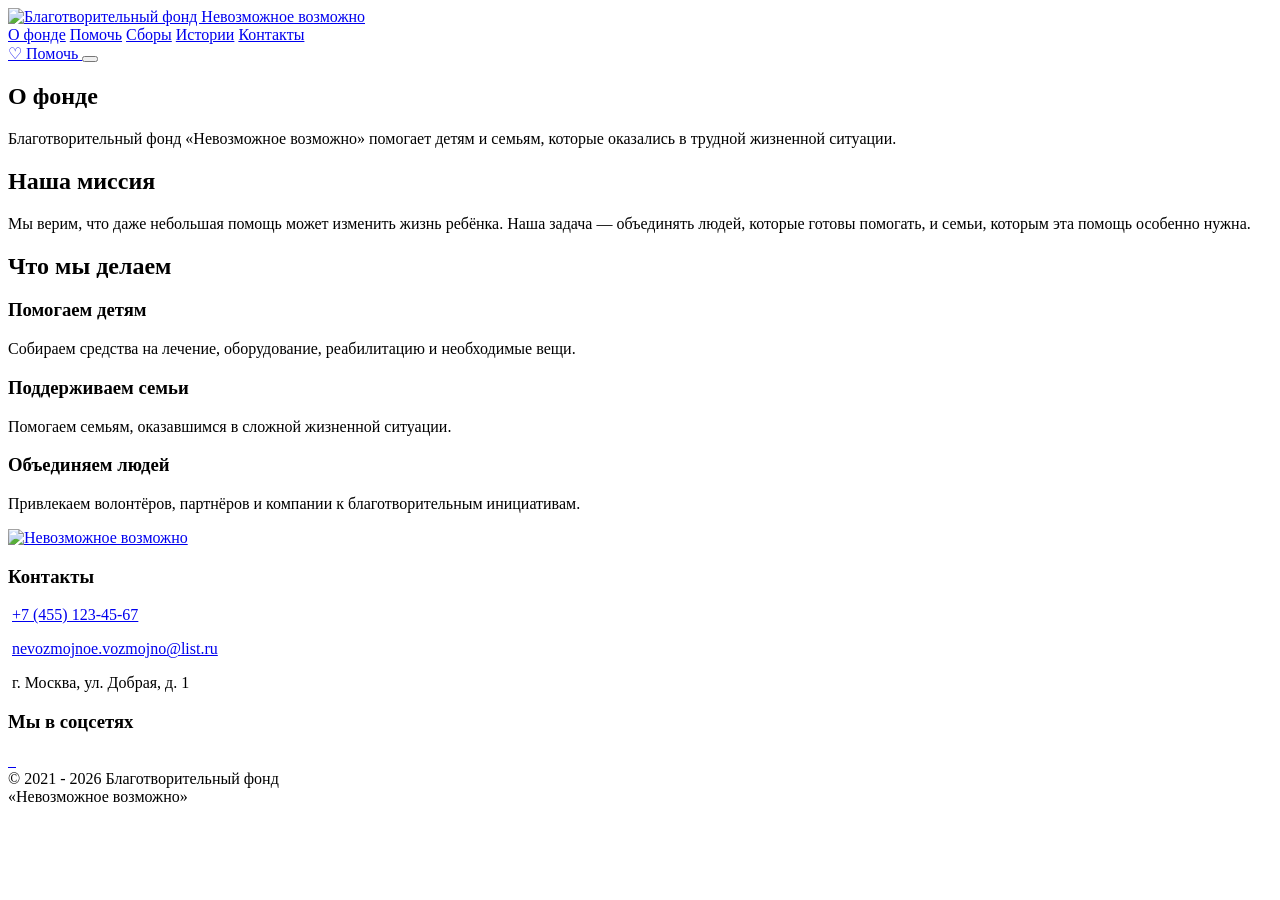
==== about.html @ 22ee06c3 "Add files via upload" ====
<!DOCTYPE html>
<html lang="ru">
<head>
  <meta charset="UTF-8" />
  <meta name="viewport" content="width=device-width, initial-scale=1.0" />

  <title>О фонде — Невозможное возможно</title>

  <link rel="stylesheet" href="css/style.css" />
</head>
<body class="inner-page">

  <header class="header">
    <div class="container header__inner">
      <a href="index.html" class="logo">
        <img src="images/logo.png" alt="Благотворительный фонд Невозможное возможно" />
      </a>

      <nav class="nav" id="nav">
        <a href="about.html">О фонде</a>
        <a href="help.html">Помочь</a>
        <a href="collections.html">Сборы</a>
        <a href="stories.html">Истории</a>
        <a href="contacts.html">Контакты</a>
      </nav>

      <a href="help.html" class="header-help">
        <span>♡</span>
        Помочь
      </a>

      <button class="burger" id="burger" aria-label="Открыть меню">
        <span></span>
        <span></span>
        <span></span>
      </button>
    </div>
  </header>

  <main>
    <section class="page-hero">
      <div class="container">
        <h1>О фонде</h1>
        <p>
          Благотворительный фонд «Невозможное возможно» помогает детям и семьям,
          которые оказались в трудной жизненной ситуации.
        </p>
      </div>
    </section>

    <section class="content-section">
      <div class="container">
        <h2>Наша миссия</h2>
        <p>
          Мы верим, что даже небольшая помощь может изменить жизнь ребёнка.
          Наша задача — объединять людей, которые готовы помогать, и семьи,
          которым эта помощь особенно нужна.
        </p>
      </div>
    </section>

    <section class="content-section">
      <div class="container">
        <h2>Что мы делаем</h2>

        <div class="cards-grid">
          <div class="info-card">
            <h3>Помогаем детям</h3>
            <p>Собираем средства на лечение, оборудование, реабилитацию и необходимые вещи.</p>
          </div>

          <div class="info-card">
            <h3>Поддерживаем семьи</h3>
            <p>Помогаем семьям, оказавшимся в сложной жизненной ситуации.</p>
          </div>

          <div class="info-card">
            <h3>Объединяем людей</h3>
            <p>Привлекаем волонтёров, партнёров и компании к благотворительным инициативам.</p>
          </div>
        </div>
      </div>
    </section>
  </main>

  <footer class="footer">
    <div class="container">
      <div class="footer__top">
        <a href="index.html" class="footer__logo">
          <img src="images/logo.png" alt="Невозможное возможно" />
        </a>

        <div class="footer__contacts">
  <h3>Контакты</h3>

  <p class="footer-contact">
    <span class="footer-contact__icon">
      <img src="images/icons/phone.png" alt="" />
    </span>

    <a href="tel:+74551234567">+7 (455) 123-45-67</a>
  </p>

  <p class="footer-contact">
    <span class="footer-contact__icon">
      <img src="images/icons/mail.png" alt="" />
    </span>

    <a href="mailto:nevozmojnoe.vozmojno@list.ru">
      nevozmojnoe.vozmojno@list.ru
    </a>
  </p>

  <p class="footer-contact">
    <span class="footer-contact__icon">
      <img src="images/icons/location.png" alt="" />
    </span>

    <span>г. Москва, ул. Добрая, д. 1</span>
  </p>
</div>

<div class="footer__social">
  <h3>Мы в соцсетях</h3>

  <div class="socials">
    <a href="#" aria-label="ВКонтакте">
      <img src="images/icons/vk.png" alt="" />
    </a>

    <a href="#" aria-label="Telegram">
      <img src="images/icons/tg.png" alt="" />
    </a>

    <a href="#" aria-label="Одноклассники">
      <img src="images/icons/ok.png" alt="" />
    </a>
  </div>
</div>

      <div class="footer__bottom">
        <span>© 2021 - 2026</span>
        <span>Благотворительный фонд<br />«Невозможное возможно»</span>
      </div>
    </div>
  </footer>

  <script src="js/main.js"></script>
</body>
</html>
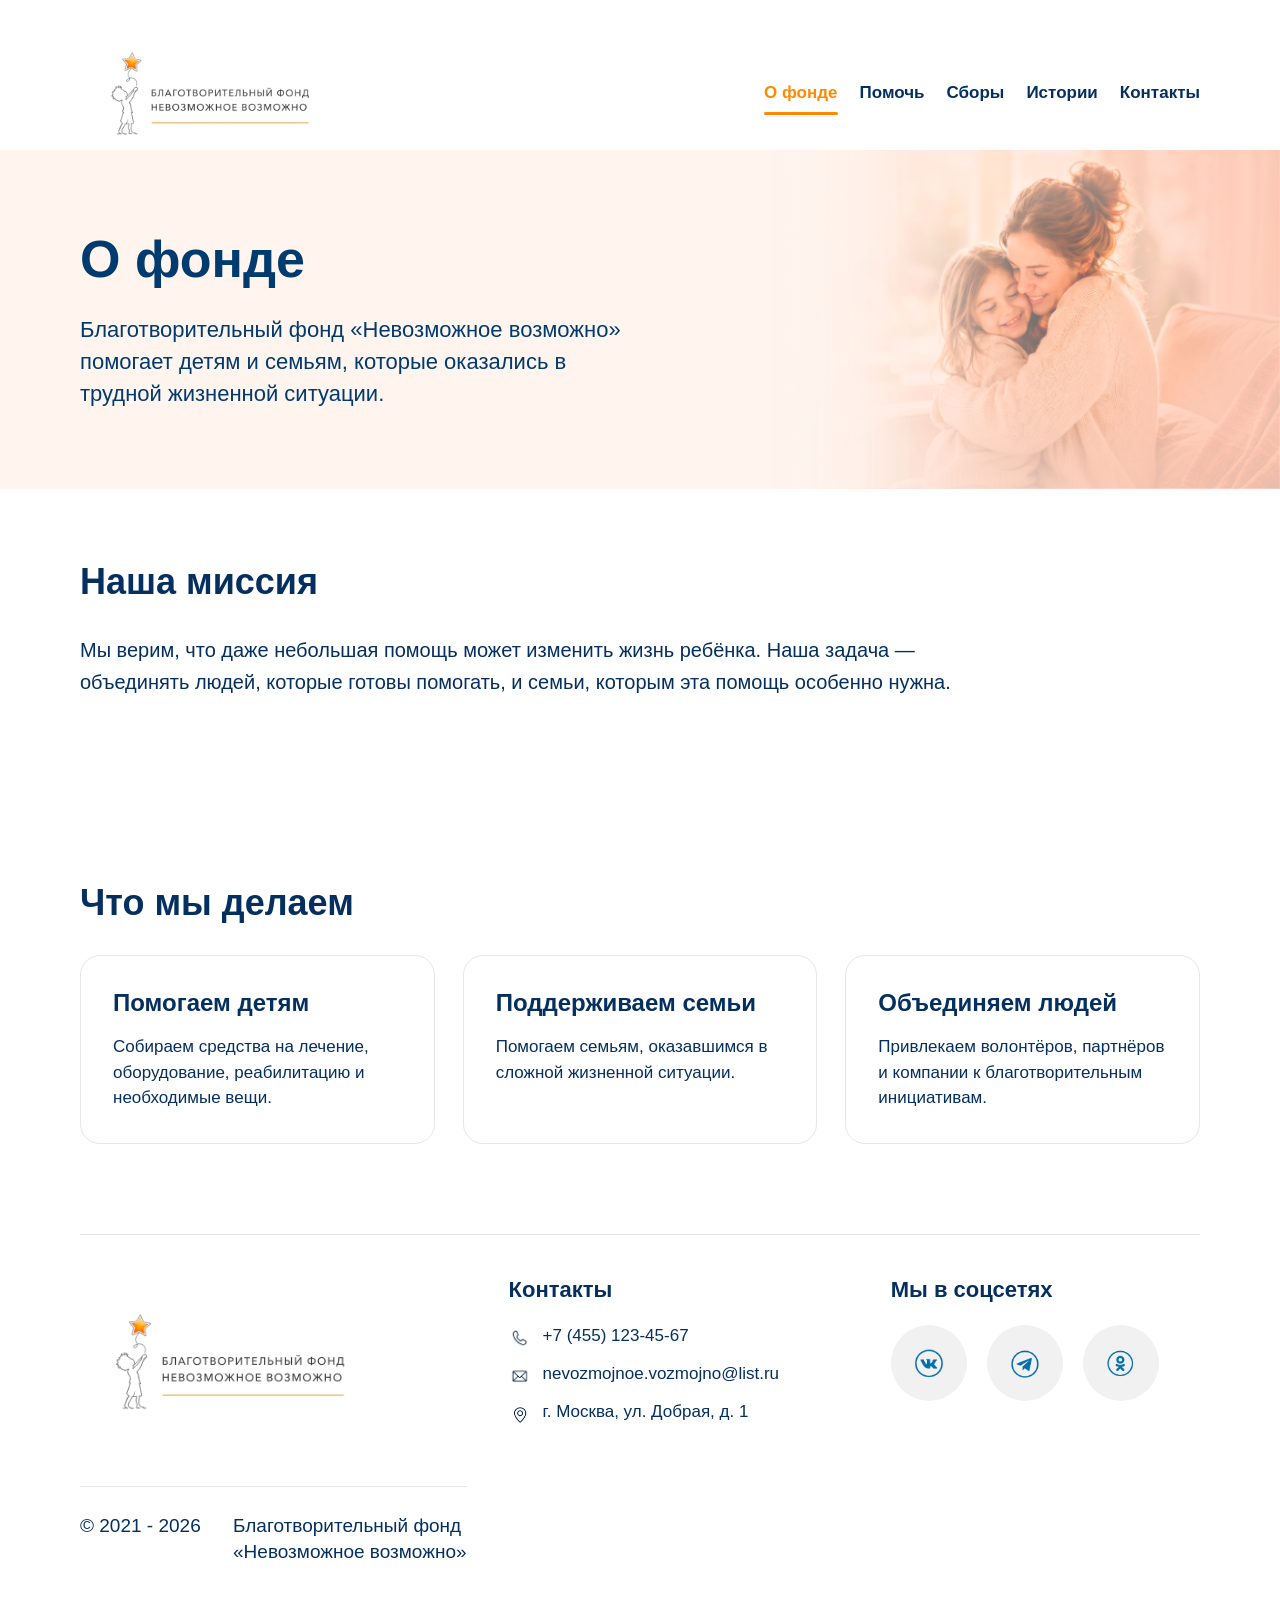
==== commit 30e63fd4: "Update about.html" ====
--- a/about.html
+++ b/about.html
@@ -8,7 +8,8 @@
 
   <link rel="stylesheet" href="css/style.css" />
 </head>
-<body class="inner-page">
+
+<body class="about-page">
 
   <header class="header">
     <div class="container header__inner">
@@ -37,8 +38,30 @@
     </div>
   </header>
 
-  <main>
+  <main class="page-main">
     <section class="page-hero">
+      <div class="hero__bg hero-carousel" data-hero-carousel aria-hidden="true">
+  <div class="hero-carousel__slide is-active">
+    <img src="images/hero-mother.png" alt="" />
+  </div>
+
+  <div class="hero-carousel__slide">
+    <img src="images/daniil.jpg" alt="" />
+  </div>
+
+<div class="hero-carousel__slide">
+    <img src="images/carousele.jpg" alt="" />
+  </div>
+
+<div class="hero-carousel__slide">
+    <img src="images/o4ki.jpg" alt="" />
+  </div>
+
+  <div class="hero-carousel__slide">
+    <img src="images/egor.jpg" alt="" />
+  </div>
+</div>
+        
       <div class="container">
         <h1>О фонде</h1>
         <p>
@@ -147,4 +170,4 @@
 
   <script src="js/main.js"></script>
 </body>
-</html>+</html>
--- a/css/style.css
+++ b/css/style.css
@@ -0,0 +1,2230 @@
+:root {
+  --blue: #052f5f;
+  --orange: #ff8a00;
+  --orange-hover: #ef7f00;
+  --peach: #fff1e8;
+  --peach-2: #fff6f0;
+  --white: #ffffff;
+  --gray: #e7e7e7;
+  --text: #052f5f;
+
+  --container: 1120px;
+  --radius: 24px;
+
+  --transition-main: 0.25s ease;
+  --transition-smooth: 0.45s cubic-bezier(0.22, 1, 0.36, 1);
+}
+
+/* Base */
+
+*,
+*::before,
+*::after {
+  box-sizing: border-box;
+}
+
+html {
+  scroll-behavior: smooth;
+}
+
+body {
+  margin: 0;
+  color: var(--text);
+  background: var(--white);
+  font-family: Arial, Helvetica, sans-serif;
+}
+
+body.no-scroll {
+  overflow: hidden;
+}
+
+a {
+  color: inherit;
+  text-decoration: none;
+}
+
+img {
+  display: block;
+  max-width: 100%;
+}
+
+button,
+input,
+textarea,
+select {
+  font: inherit;
+}
+
+button {
+  color: inherit;
+}
+
+a,
+button,
+input,
+textarea,
+select {
+  -webkit-tap-highlight-color: transparent;
+}
+
+:focus {
+  outline: none;
+}
+
+:focus-visible {
+  outline: 3px solid rgba(255, 138, 0, 0.55);
+  outline-offset: 4px;
+}
+
+.container {
+  width: min(100% - 48px, var(--container));
+  margin: 0 auto;
+}
+
+/* Header */
+
+.header {
+  position: absolute;
+  inset: 0 0 auto;
+  z-index: 50;
+  padding: 34px 0 0;
+}
+
+.header__inner {
+  display: flex;
+  align-items: center;
+  justify-content: space-between;
+  gap: 28px;
+}
+
+.logo {
+  display: inline-flex;
+  width: 260px;
+  flex: 0 0 auto;
+}
+
+.logo img {
+  width: 100%;
+}
+
+.nav {
+  display: flex;
+  align-items: center;
+  gap: 22px;
+  font-size: 17px;
+  font-weight: 700;
+}
+
+.nav a {
+  position: relative;
+  padding: 4px 0;
+  white-space: nowrap;
+  transition: color var(--transition-main);
+}
+
+.nav a:hover,
+.nav a.is-active {
+  color: var(--orange);
+}
+
+.nav a::after {
+  content: "";
+  position: absolute;
+  left: 0;
+  bottom: -8px;
+  width: 0;
+  height: 3px;
+  border-radius: 999px;
+  background: var(--orange);
+  transition: width var(--transition-main);
+}
+
+.nav a:hover::after,
+.nav a.is-active::after {
+  width: 100%;
+}
+
+.header-help {
+  display: inline-flex;
+  align-items: center;
+  justify-content: center;
+  gap: 10px;
+  min-width: 170px;
+  min-height: 58px;
+  padding: 14px 24px;
+  border-radius: 999px;
+  background: var(--orange);
+  color: #ffffff;
+  font-size: 18px;
+  font-weight: 700;
+  transition:
+    transform var(--transition-main),
+    box-shadow var(--transition-main),
+    background-color var(--transition-main);
+}
+
+.header-help:hover {
+  background: var(--orange-hover);
+  box-shadow: 0 14px 30px rgba(255, 138, 0, 0.28);
+  transform: translateY(-2px);
+}
+
+.header-help:active {
+  transform: translateY(0);
+}
+
+.header-help__icon {
+  display: inline-flex;
+  align-items: center;
+  justify-content: center;
+}
+
+.burger {
+  display: none;
+  width: 62px;
+  padding: 0;
+  border: 0;
+  background: transparent;
+  cursor: pointer;
+}
+
+.burger span {
+  display: block;
+  width: 100%;
+  height: 5px;
+  margin: 9px 0;
+  border-radius: 999px;
+  background: var(--blue);
+  transition:
+    transform var(--transition-main),
+    opacity var(--transition-main);
+}
+
+.burger.is-active span:nth-child(1) {
+  transform: translateY(14px) rotate(45deg);
+}
+
+.burger.is-active span:nth-child(2) {
+  opacity: 0;
+}
+
+.burger.is-active span:nth-child(3) {
+  transform: translateY(-14px) rotate(-45deg);
+}
+
+/* Hero */
+
+.hero {
+  position: relative;
+  min-height: 760px;
+  padding-top: 160px;
+  overflow: hidden;
+  background:
+    radial-gradient(circle at 94% 58%, rgba(255, 138, 0, 0.11), transparent 20%),
+    linear-gradient(90deg, #ffffff 0%, #ffffff 42%, #fff7f2 100%);
+}
+
+.hero::after {
+  content: "";
+  position: absolute;
+  right: -120px;
+  bottom: 40px;
+  width: 360px;
+  height: 360px;
+  border-radius: 50%;
+  background: rgba(255, 138, 0, 0.08);
+  pointer-events: none;
+}
+
+.hero__bg {
+  --hero-bg-opacity: 1;
+
+  position: absolute;
+  top: 0;
+  right: 0;
+  bottom: 0;
+  z-index: 1;
+  width: 62%;
+  overflow: hidden;
+  border-bottom-left-radius: 120px;
+  pointer-events: none;
+
+  opacity: 0;
+  transform: scale(1.035);
+  animation: heroBgFade 1.1s ease forwards;
+  animation-delay: 0.12s;
+  will-change: opacity, transform;
+
+  -webkit-mask-image: linear-gradient(
+    to right,
+    transparent 0%,
+    #000000 14%,
+    #000000 100%
+  );
+  mask-image: linear-gradient(
+    to right,
+    transparent 0%,
+    #000000 14%,
+    #000000 100%
+  );
+}
+
+.hero-carousel__slide img {
+  width: 100%;
+  height: 100%;
+  object-fit: cover;
+  object-position: center right;
+}
+
+.hero__bg::after {
+  content: "";
+  position: absolute;
+  inset: 0;
+  z-index: 5;
+  pointer-events: none;
+  background:
+    linear-gradient(
+      to right,
+      #ffffff 0%,
+      rgba(255, 255, 255, 0.82) 16%,
+      rgba(255, 255, 255, 0.18) 42%,
+      rgba(255, 255, 255, 0) 70%
+    ),
+    linear-gradient(
+      to bottom,
+      rgba(255, 255, 255, 0) 65%,
+      rgba(255, 255, 255, 0.85) 100%
+    );
+}
+
+.hero__inner {
+  position: relative;
+  z-index: 2;
+  display: flex;
+  align-items: center;
+  min-height: 600px;
+}
+
+.hero__content {
+  position: relative;
+  z-index: 3;
+  max-width: 620px;
+}
+
+.hero h1 {
+  max-width: 620px;
+  margin: 0 0 38px;
+  color: var(--blue);
+  font-size: 52px;
+  line-height: 1.18;
+  letter-spacing: -0.02em;
+}
+
+.hero p {
+  max-width: 520px;
+  margin: 0 0 52px;
+  color: var(--blue);
+  font-size: 26px;
+  line-height: 1.24;
+}
+
+.hero p strong {
+  font-weight: 800;
+}
+
+.hero__buttons {
+  display: flex;
+  flex-wrap: wrap;
+  gap: 28px;
+}
+
+.hero-carousel {
+  position: absolute;
+}
+
+.hero-carousel__slide {
+  position: absolute;
+  inset: 0;
+  z-index: 1;
+  opacity: 0;
+  transform: scale(1.04);
+  transition:
+    opacity 1.1s ease,
+    transform 5.5s ease;
+}
+
+.hero-carousel__slide.is-active {
+  z-index: 2;
+  opacity: 1;
+  transform: scale(1);
+}
+
+.hero-carousel__slide img {
+  width: 100%;
+  height: 100%;
+  object-fit: cover;
+  object-position: center right;
+}
+
+/* Buttons */
+
+.btn {
+  display: inline-flex;
+  align-items: center;
+  justify-content: center;
+  min-width: 236px;
+  min-height: 80px;
+  padding: 20px 34px;
+  border-radius: 999px;
+  font-size: 21px;
+  font-weight: 700;
+  transition:
+    transform var(--transition-main),
+    box-shadow var(--transition-main),
+    background-color var(--transition-main),
+    color var(--transition-main),
+    border-color var(--transition-main);
+}
+
+.btn:hover {
+  transform: translateY(-2px);
+}
+
+.btn:active {
+  transform: translateY(0);
+}
+
+.btn--orange {
+  color: #ffffff;
+  background: var(--orange);
+}
+
+.btn--orange:hover {
+  background: var(--orange-hover);
+  box-shadow: 0 14px 30px rgba(255, 138, 0, 0.28);
+}
+
+.btn--outline {
+  color: var(--blue);
+  border: 1.5px solid var(--blue);
+  background: rgba(255, 255, 255, 0.55);
+}
+
+.btn--outline:hover {
+  color: #ffffff;
+  background: var(--blue);
+  box-shadow: 0 12px 26px rgba(5, 47, 95, 0.12);
+}
+
+/* Help panel */
+
+.help-panel {
+  position: relative;
+  z-index: 5;
+  margin-top: -8px;
+  padding-bottom: 72px;
+}
+
+.help-panel::before {
+  content: "";
+  position: absolute;
+  top: -24px;
+  left: 0;
+  right: 0;
+  height: 48px;
+  border-radius: 24px 24px 0 0;
+  background: #ffffff;
+}
+
+.help-panel__inner {
+  position: relative;
+  z-index: 2;
+  display: grid;
+  grid-template-columns: 1.2fr repeat(4, 1fr);
+  align-items: center;
+  gap: 28px;
+  min-height: 166px;
+  padding: 28px 46px;
+  border-radius: 20px;
+  background: var(--peach);
+  box-shadow: 0 18px 45px rgba(5, 47, 95, 0.06);
+}
+
+.help-panel h2 {
+  margin: 0;
+  font-size: 28px;
+  line-height: 1.38;
+  font-weight: 800;
+}
+
+.help-card {
+  display: grid;
+  justify-items: center;
+  align-items: center;
+  gap: 12px;
+  min-height: 110px;
+  padding: 12px;
+  border-radius: 18px;
+  text-align: center;
+  font-size: 16px;
+  transition:
+    transform var(--transition-smooth),
+    background-color var(--transition-main),
+    box-shadow var(--transition-smooth);
+}
+
+.help-card:hover {
+  background: rgba(255, 255, 255, 0.58);
+  transform: translateY(-5px);
+}
+
+.help-card__icon {
+  display: flex;
+  align-items: center;
+  justify-content: center;
+  width: 68px;
+  height: 68px;
+  border-radius: 50%;
+  background: #fff7ee;
+  box-shadow: 0 8px 25px rgba(255, 138, 0, 0.13);
+  overflow: hidden;
+}
+
+.help-card__icon img {
+  width: 36px;
+  height: 36px;
+  object-fit: contain;
+}
+
+/* Preview */
+
+.preview {
+  padding-bottom: 78px;
+}
+
+.preview__grid {
+  display: grid;
+  grid-template-columns: 1fr 1fr;
+  gap: 54px;
+}
+
+.section-heading {
+  display: flex;
+  align-items: center;
+  justify-content: space-between;
+  gap: 24px;
+  margin-bottom: 34px;
+}
+
+.section-heading h2 {
+  margin: 0;
+  font-size: 27px;
+  line-height: 1.2;
+}
+
+.section-heading a {
+  color: var(--orange);
+  font-size: 17px;
+  transition: color var(--transition-main);
+}
+
+.section-heading a:hover {
+  color: var(--orange-hover);
+}
+
+.collection-card,
+.story-card,
+.collection-full-card,
+.story-full-card {
+  overflow: hidden;
+  border: 1px solid var(--gray);
+  background: #ffffff;
+  transition:
+    transform var(--transition-smooth),
+    box-shadow var(--transition-smooth),
+    border-color var(--transition-main);
+}
+
+.collection-card,
+.story-card {
+  display: grid;
+  grid-template-columns: 142px 1fr;
+  min-height: 232px;
+  border-radius: 14px;
+}
+
+.collection-card:hover,
+.story-card:hover,
+.collection-full-card:hover,
+.story-full-card:hover {
+  border-color: rgba(255, 138, 0, 0.45);
+  box-shadow: 0 18px 45px rgba(5, 47, 95, 0.08);
+  transform: translateY(-5px);
+}
+
+.collection-card img,
+.story-card img,
+.collection-full-card img,
+.story-full-card img {
+  width: 100%;
+  height: 100%;
+  object-fit: cover;
+  transition: transform 0.65s cubic-bezier(0.22, 1, 0.36, 1);
+}
+
+.collection-card:hover img,
+.story-card:hover img,
+.collection-full-card:hover img,
+.story-full-card:hover img {
+  transform: scale(1.045);
+}
+
+.collection-card__body,
+.story-card__body {
+  padding: 28px 30px 24px;
+}
+
+.collection-card h3,
+.story-card h3 {
+  margin: 0 0 24px;
+  font-size: 21px;
+  line-height: 1.25;
+}
+
+.collection-card p,
+.story-card p {
+  margin: 0 0 26px;
+  font-size: 16px;
+  line-height: 1.3;
+}
+
+.progress {
+  display: grid;
+  grid-template-columns: 1fr auto;
+  align-items: center;
+  gap: 14px;
+  margin-bottom: 11px;
+}
+
+.progress__line {
+  height: 10px;
+  border-radius: 999px;
+  overflow: hidden;
+  background: #e8e8e8;
+}
+
+.progress__line span {
+  display: block;
+  height: 100%;
+  border-radius: inherit;
+  background: var(--orange);
+  transform-origin: left center;
+  animation: progressLine 0.9s cubic-bezier(0.22, 1, 0.36, 1) both;
+  animation-delay: 0.35s;
+}
+
+.progress b {
+  font-size: 17px;
+}
+
+.collection-card__sum {
+  font-size: 16px;
+}
+
+.story-card__link {
+  color: var(--orange);
+  font-size: 17px;
+  font-weight: 700;
+  transition: color var(--transition-main);
+}
+
+.story-card__link:hover {
+  color: var(--orange-hover);
+}
+
+/* Stats */
+
+.stats {
+  padding-bottom: 80px;
+}
+
+.stats__inner {
+  display: grid;
+  grid-template-columns: 1.85fr 1fr;
+  align-items: center;
+  gap: 38px;
+  min-height: 324px;
+  padding: 50px;
+  border-radius: 20px;
+  background: var(--peach);
+}
+
+.stats h2 {
+  margin: 0 0 54px;
+  font-size: 32px;
+  line-height: 1.35;
+}
+
+.stats__items {
+  display: grid;
+  grid-template-columns: repeat(4, 1fr);
+  gap: 30px;
+}
+
+.stats-item {
+  transition:
+    transform var(--transition-smooth),
+    box-shadow var(--transition-smooth);
+}
+
+.stats-item:hover {
+  transform: translateY(-5px);
+}
+
+.stats-item b {
+  display: block;
+  margin-bottom: 17px;
+  color: var(--orange);
+  font-size: 28px;
+  line-height: 1.1;
+  font-weight: 500;
+  white-space: nowrap;
+}
+
+.stats-item span {
+  display: block;
+  font-size: 15px;
+  line-height: 1.55;
+}
+
+.stats__image {
+  display: flex;
+  justify-content: center;
+}
+
+.stats__image img {
+  width: 270px;
+  max-width: 100%;
+}
+
+/* Footer */
+
+.footer {
+  padding-bottom: 34px;
+}
+
+.footer .container {
+  border-top: 1px solid var(--gray);
+}
+
+.footer__top {
+  display: grid;
+  grid-template-columns: 1.25fr 1.1fr 1fr;
+  gap: 42px;
+  padding: 42px 0;
+}
+
+.footer__logo img {
+  width: 300px;
+}
+
+.footer h3 {
+  margin: 0 0 22px;
+  font-size: 22px;
+  line-height: 1.2;
+}
+
+.footer p {
+  margin: 0 0 14px;
+  font-size: 17px;
+  line-height: 1.35;
+}
+
+.footer-contact {
+  display: flex;
+  align-items: flex-start;
+  gap: 12px;
+}
+
+.footer-contact__icon {
+  display: inline-flex;
+  align-items: center;
+  justify-content: center;
+  width: 22px;
+  height: 22px;
+  min-width: 22px;
+  margin-top: 2px;
+  flex: 0 0 auto;
+}
+
+.footer-contact__icon img {
+  width: 100%;
+  height: 100%;
+  object-fit: contain;
+}
+
+.footer-contact a {
+  color: var(--blue);
+  word-break: break-word;
+}
+
+.socials {
+  display: flex;
+  flex-wrap: wrap;
+  gap: 20px;
+}
+
+.socials a {
+  display: inline-flex;
+  align-items: center;
+  justify-content: center;
+  width: 76px;
+  height: 76px;
+  border-radius: 50%;
+  background: #f1f1f1;
+  overflow: hidden;
+  transition:
+    transform var(--transition-smooth),
+    background-color var(--transition-main);
+}
+
+.socials a:hover {
+  background: rgba(255, 138, 0, 0.14);
+  transform: translateY(-3px);
+}
+
+.socials a img {
+  width: 34px;
+  height: 34px;
+  object-fit: contain;
+}
+
+.footer__bottom {
+  display: flex;
+  justify-content: space-between;
+  gap: 32px;
+  padding-top: 26px;
+  border-top: 1px solid var(--gray);
+  font-size: 19px;
+  line-height: 1.35;
+}
+
+/* Inner pages */
+
+.inner-page .header {
+  position: relative;
+  inset: auto;
+  padding: 24px 0;
+  background: #ffffff;
+}
+
+.inner-page .page-main {
+  padding-top: 0;
+}
+
+.page-main {
+  padding-top: 150px;
+}
+
+.page-hero {
+  padding: 72px 0 82px;
+  background: linear-gradient(90deg, #ffffff 0%, #fff1e8 100%);
+}
+
+.page-hero h1 {
+  margin: 0 0 22px;
+  font-size: 52px;
+  line-height: 1.15;
+}
+
+.page-hero p {
+  max-width: 760px;
+  margin: 0;
+  font-size: 22px;
+  line-height: 1.45;
+}
+
+.content-section,
+.page-content {
+  padding: 70px 0 90px;
+}
+
+.content-section h2 {
+  margin: 0 0 30px;
+  font-size: 36px;
+  line-height: 1.25;
+}
+
+.content-section p,
+.page-text p {
+  max-width: 880px;
+  margin: 0 0 22px;
+  font-size: 20px;
+  line-height: 1.6;
+}
+
+.cards-grid,
+.page-grid {
+  display: grid;
+  grid-template-columns: repeat(3, 1fr);
+  gap: 28px;
+}
+
+.info-card,
+.page-card {
+  padding: 32px;
+  border: 1px solid var(--gray);
+  border-radius: 20px;
+  background: #ffffff;
+  transition:
+    transform var(--transition-smooth),
+    box-shadow var(--transition-smooth),
+    border-color var(--transition-main);
+}
+
+.info-card:hover,
+.page-card:hover {
+  box-shadow: 0 18px 45px rgba(5, 47, 95, 0.08);
+  transform: translateY(-5px);
+}
+
+.page-card--peach {
+  border-color: transparent;
+  background: var(--peach);
+}
+
+.info-card h3,
+.page-card h3 {
+  margin: 0 0 16px;
+  font-size: 24px;
+  line-height: 1.25;
+}
+
+.info-card p,
+.page-card p {
+  margin: 0;
+  font-size: 17px;
+  line-height: 1.5;
+}
+
+.page-two-columns {
+  display: grid;
+  grid-template-columns: 1fr 1fr;
+  gap: 34px;
+  align-items: start;
+}
+
+.collections-list {
+  display: grid;
+  gap: 28px;
+}
+
+.collection-full-card,
+.story-full-card {
+  display: grid;
+  grid-template-columns: 260px 1fr;
+  border-radius: 20px;
+}
+
+.collection-full-card__body,
+.story-full-card__body {
+  padding: 32px;
+}
+
+.collection-full-card__body h3,
+.story-full-card__body h3 {
+  margin: 0 0 16px;
+  font-size: 26px;
+}
+
+.collection-full-card__body p,
+.story-full-card__body p {
+  margin: 0 0 22px;
+  font-size: 18px;
+  line-height: 1.45;
+}
+
+/* Contacts and documents */
+
+.contacts-list {
+  display: grid;
+  gap: 18px;
+  font-size: 19px;
+  line-height: 1.5;
+}
+
+.contacts-list a {
+  color: var(--blue);
+}
+
+.map-placeholder {
+  display: grid;
+  place-items: center;
+  min-height: 320px;
+  margin-top: 40px;
+  border-radius: 20px;
+  background: var(--peach);
+  color: var(--blue);
+  font-size: 22px;
+  font-weight: 700;
+}
+
+.documents-list {
+  display: grid;
+  gap: 16px;
+}
+
+.document-link {
+  display: flex;
+  justify-content: space-between;
+  gap: 20px;
+  padding: 22px 26px;
+  border: 1px solid var(--gray);
+  border-radius: 16px;
+  background: #ffffff;
+  font-size: 18px;
+  transition:
+    transform var(--transition-smooth),
+    border-color var(--transition-main),
+    box-shadow var(--transition-smooth);
+}
+
+.document-link:hover {
+  border-color: var(--orange);
+  box-shadow: 0 18px 45px rgba(5, 47, 95, 0.08);
+  transform: translateY(-5px);
+}
+
+/* Forms */
+
+.section-label {
+  display: inline-flex;
+  margin-bottom: 18px;
+  padding: 8px 16px;
+  border-radius: 999px;
+  background: rgba(255, 138, 0, 0.12);
+  color: var(--orange);
+  font-size: 15px;
+  font-weight: 700;
+}
+
+.donation-section {
+  padding: 70px 0 30px;
+}
+
+.donation-box {
+  display: grid;
+  grid-template-columns: 0.9fr 1.1fr;
+  gap: 42px;
+  align-items: start;
+  padding: 46px;
+  border-radius: 28px;
+  background:
+    radial-gradient(circle at 10% 20%, rgba(255, 138, 0, 0.12), transparent 28%),
+    var(--peach);
+}
+
+.donation-box__content h2 {
+  margin: 0 0 22px;
+  font-size: 40px;
+  line-height: 1.2;
+}
+
+.donation-box__content p {
+  max-width: 460px;
+  margin: 0;
+  font-size: 20px;
+  line-height: 1.55;
+}
+
+.donation-form,
+.contact-form {
+  display: grid;
+  gap: 18px;
+}
+
+.donation-form {
+  padding: 30px;
+  border-radius: 24px;
+  background: #ffffff;
+  box-shadow: 0 18px 45px rgba(5, 47, 95, 0.08);
+}
+
+.donation-form__type {
+  display: grid;
+  grid-template-columns: 1fr 1fr;
+  gap: 14px;
+}
+
+.donation-form__type label {
+  cursor: pointer;
+}
+
+.donation-form__type input {
+  display: none;
+}
+
+.donation-form__type span {
+  display: grid;
+  place-items: center;
+  min-height: 56px;
+  border: 1px solid var(--gray);
+  border-radius: 999px;
+  color: var(--blue);
+  font-size: 17px;
+  font-weight: 700;
+  transition: all var(--transition-main);
+}
+
+.donation-form__type input:checked + span {
+  border-color: var(--orange);
+  background: var(--orange);
+  color: #ffffff;
+}
+
+.donation-amounts {
+  display: grid;
+  grid-template-columns: repeat(4, 1fr);
+  gap: 10px;
+}
+
+.amount-btn {
+  min-height: 56px;
+  border: 1px solid var(--gray);
+  border-radius: 14px;
+  background: #ffffff;
+  color: var(--blue);
+  font-weight: 700;
+  cursor: pointer;
+  transition:
+    transform var(--transition-main),
+    border-color var(--transition-main),
+    background-color var(--transition-main),
+    color var(--transition-main);
+}
+
+.amount-btn:hover,
+.amount-btn.is-active {
+  border-color: var(--orange);
+  background: rgba(255, 138, 0, 0.1);
+  color: var(--orange);
+}
+
+.amount-btn:active {
+  transform: translateY(0);
+}
+
+.form-row {
+  display: grid;
+  grid-template-columns: 1fr 1fr;
+  gap: 14px;
+}
+
+.form-field {
+  display: grid;
+  gap: 8px;
+}
+
+.form-field span {
+  font-size: 15px;
+  font-weight: 700;
+}
+
+.form-field input,
+.form-field textarea,
+.contact-form input,
+.contact-form textarea {
+  width: 100%;
+  min-height: 56px;
+  padding: 16px 18px;
+  border: 1px solid var(--gray);
+  border-radius: 14px;
+  background: #ffffff;
+  color: var(--blue);
+  outline: none;
+  transition:
+    border-color var(--transition-main),
+    box-shadow var(--transition-main);
+}
+
+.form-field textarea,
+.contact-form textarea {
+  min-height: 150px;
+  resize: vertical;
+}
+
+.form-field input:focus,
+.form-field textarea:focus,
+.contact-form input:focus,
+.contact-form textarea:focus {
+  border-color: var(--orange);
+  box-shadow: 0 0 0 4px rgba(255, 138, 0, 0.12);
+}
+
+.form-field input[aria-invalid="true"],
+.form-field textarea[aria-invalid="true"],
+.contact-form input[aria-invalid="true"],
+.contact-form textarea[aria-invalid="true"] {
+  border-color: #d92d20;
+  box-shadow: 0 0 0 4px rgba(217, 45, 32, 0.12);
+}
+
+.checkbox-field {
+  display: flex;
+  gap: 12px;
+  align-items: flex-start;
+  color: rgba(5, 47, 95, 0.82);
+  font-size: 14px;
+  line-height: 1.45;
+  cursor: pointer;
+}
+
+.checkbox-field input {
+  width: 18px;
+  height: 18px;
+  margin-top: 2px;
+  accent-color: var(--orange);
+  flex: 0 0 auto;
+}
+
+.checkbox-field input[aria-invalid="true"] {
+  outline: 3px solid rgba(217, 45, 32, 0.25);
+  outline-offset: 2px;
+}
+
+.form-message {
+  display: none;
+  padding: 16px 18px;
+  border-radius: 14px;
+  font-size: 16px;
+  line-height: 1.4;
+  animation: formMessageFade 0.25s ease;
+}
+
+.form-message.is-success {
+  display: block;
+  background: rgba(43, 166, 85, 0.12);
+  color: #1f7a3b;
+}
+
+.form-message.is-error {
+  display: block;
+  background: rgba(220, 53, 69, 0.1);
+  color: #b42332;
+}
+
+.donation-form__submit {
+  width: 100%;
+}
+
+/* Animations */
+
+.reveal,
+.reveal-left,
+.reveal-right,
+.reveal-scale {
+  opacity: 0;
+  will-change: opacity, transform;
+  transition:
+    opacity 0.7s ease,
+    transform 0.7s cubic-bezier(0.22, 1, 0.36, 1);
+}
+
+.reveal {
+  transform: translateY(34px);
+}
+
+.reveal-left {
+  transform: translateX(-34px);
+}
+
+.reveal-right {
+  transform: translateX(34px);
+}
+
+.reveal-scale {
+  transform: scale(0.96);
+}
+
+.reveal.is-visible,
+.reveal-left.is-visible,
+.reveal-right.is-visible,
+.reveal-scale.is-visible {
+  opacity: 1;
+  transform: none;
+}
+
+.delay-1 {
+  transition-delay: 0.08s;
+}
+
+.delay-2 {
+  transition-delay: 0.16s;
+}
+
+.delay-3 {
+  transition-delay: 0.24s;
+}
+
+.delay-4 {
+  transition-delay: 0.32s;
+}
+
+.delay-5 {
+  transition-delay: 0.4s;
+}
+
+.hero h1,
+.hero p,
+.hero__buttons {
+  opacity: 0;
+  transform: translateY(24px);
+  animation: heroTextFadeUp 0.75s cubic-bezier(0.22, 1, 0.36, 1) forwards;
+}
+
+.hero h1 {
+  animation-delay: 0.08s;
+}
+
+.hero p {
+  animation-delay: 0.22s;
+}
+
+.hero__buttons {
+  animation-delay: 0.36s;
+}
+
+@keyframes heroTextFadeUp {
+  to {
+    opacity: 1;
+    transform: translateY(0);
+  }
+}
+
+@keyframes heroBgFade {
+  to {
+    opacity: var(--hero-bg-opacity);
+    transform: scale(1);
+  }
+}
+
+@keyframes progressLine {
+  from {
+    transform: scaleX(0);
+  }
+
+  to {
+    transform: scaleX(1);
+  }
+}
+
+@keyframes formMessageFade {
+  from {
+    opacity: 0;
+    transform: translateY(6px);
+  }
+
+  to {
+    opacity: 1;
+    transform: translateY(0);
+  }
+}
+
+/* Responsive */
+
+@media (max-width: 1179px) {
+  .hero h1 {
+    font-size: 46px;
+  }
+
+  .hero p {
+    font-size: 23px;
+  }
+
+  .help-panel__inner {
+    grid-template-columns: repeat(2, 1fr);
+  }
+
+  .help-panel h2 {
+    grid-column: 1 / -1;
+  }
+
+  .stats__items {
+    grid-template-columns: repeat(2, 1fr);
+  }
+}
+
+@media (max-width: 900px) {
+  .container {
+    width: min(100% - 32px, var(--container));
+  }
+
+  .hero__bg::after {
+    background:
+      linear-gradient(
+        to bottom,
+        rgba(255, 255, 255, 0.35) 0%,
+        rgba(255, 255, 255, 0.25) 45%,
+        rgba(255, 255, 255, 0.38) 100%
+      );
+  }
+  
+  .header {
+    position: relative;
+    z-index: 100;
+    padding: 20px 0;
+    background: #ffffff;
+  }
+
+  .header__inner {
+    position: relative;
+    z-index: 110;
+  }
+
+  .logo {
+    width: 240px;
+  }
+
+  .header-help {
+    display: none;
+  }
+
+  .burger {
+    position: relative;
+    z-index: 120;
+    display: block;
+  }
+
+  .nav {
+    position: fixed;
+    inset: 0;
+    z-index: 90;
+
+    display: flex;
+    flex-direction: column;
+    align-items: center;
+    justify-content: center;
+    gap: 26px;
+
+    width: 100vw;
+    height: 100vh;
+    padding: 100px 24px 40px;
+
+    background:
+      radial-gradient(circle at 80% 18%, rgba(255, 138, 0, 0.14), transparent 28%),
+      linear-gradient(180deg, #ffffff 0%, #fff6f0 100%);
+
+    box-shadow: none;
+    font-size: 28px;
+    font-weight: 800;
+    text-align: center;
+
+    transform: translateX(100%);
+    opacity: 0;
+    pointer-events: none;
+
+    transition:
+      transform 0.35s cubic-bezier(0.22, 1, 0.36, 1),
+      opacity 0.25s ease;
+  }
+
+  .nav.is-open {
+    transform: translateX(0);
+    opacity: 1;
+    pointer-events: auto;
+  }
+
+  .nav a {
+    padding: 8px 12px;
+    opacity: 0;
+    transform: translateY(12px);
+    transition:
+      transform 0.28s cubic-bezier(0.22, 1, 0.36, 1),
+      opacity 0.28s ease,
+      color 0.2s ease;
+  }
+
+  .nav.is-open a {
+    opacity: 1;
+    transform: translateY(0);
+  }
+
+  .nav.is-open a:nth-child(1) {
+    transition-delay: 0.08s;
+  }
+
+  .nav.is-open a:nth-child(2) {
+    transition-delay: 0.12s;
+  }
+
+  .nav.is-open a:nth-child(3) {
+    transition-delay: 0.16s;
+  }
+
+  .nav.is-open a:nth-child(4) {
+    transition-delay: 0.2s;
+  }
+
+  .nav.is-open a:nth-child(5) {
+    transition-delay: 0.24s;
+  }
+
+  .nav a::after,
+  .nav a.is-active::after {
+    left: 50%;
+    bottom: -10px;
+    width: 36px;
+    transform: translateX(-50%);
+  }
+
+  .hero {
+    min-height: auto;
+    padding-top: 70px;
+    padding-bottom: 70px;
+    background:
+      radial-gradient(circle at 82% 22%, rgba(255, 138, 0, 0.12), transparent 30%),
+      linear-gradient(180deg, #ffffff 0%, #fff7f2 100%);
+  }
+
+  .hero::after {
+    right: -180px;
+    bottom: 160px;
+    width: 320px;
+    height: 320px;
+  }
+
+  .hero__bg {
+    --hero-bg-opacity: 0.32;
+
+    left: 0;
+    width: 100%;
+    border-bottom-left-radius: 0;
+
+    -webkit-mask-image: none;
+    mask-image: none;
+  }
+
+  .hero-carousel__slide img {
+  object-position: center;
+}
+
+  .hero__bg::after {
+    background: rgba(255, 255, 255, 0.72);
+  }
+
+  .hero__inner {
+    min-height: auto;
+  }
+
+  .hero h1 {
+    max-width: 640px;
+    margin-bottom: 26px;
+    font-size: 38px;
+    line-height: 1.16;
+  }
+
+  .hero p {
+    max-width: 520px;
+    margin-bottom: 36px;
+    font-size: 21px;
+  }
+
+  .hero__buttons {
+    max-width: 540px;
+  }
+
+  .help-panel {
+    margin-top: 0;
+    padding-top: 0;
+  }
+
+  .help-panel::before {
+    display: none;
+  }
+
+  .help-panel__inner {
+    gap: 18px;
+    padding: 30px;
+  }
+
+  .help-panel h2 {
+    text-align: center;
+  }
+
+  .help-card {
+    min-height: 132px;
+    background: rgba(255, 255, 255, 0.58);
+  }
+
+  .preview__grid {
+    grid-template-columns: 1fr;
+  }
+
+  .stats__inner {
+    grid-template-columns: 1fr;
+  }
+
+  .footer__top {
+    grid-template-columns: 1fr;
+  }
+
+  .footer__bottom {
+    flex-direction: column;
+  }
+
+  .page-main {
+    padding-top: 0;
+  }
+
+  .page-hero h1 {
+    font-size: 40px;
+  }
+
+  .cards-grid,
+  .page-grid,
+  .page-two-columns {
+    grid-template-columns: 1fr;
+  }
+
+  .collection-full-card,
+  .story-full-card {
+    grid-template-columns: 1fr;
+  }
+
+  .collection-full-card img,
+  .story-full-card img {
+    height: 260px;
+  }
+
+  .donation-box {
+    grid-template-columns: 1fr;
+    padding: 34px;
+  }
+
+  .donation-box__content h2 {
+    font-size: 34px;
+  }
+
+  .donation-amounts {
+    grid-template-columns: repeat(2, 1fr);
+  }
+
+  .form-row {
+    grid-template-columns: 1fr;
+  }
+
+  .socials a {
+    width: 68px;
+    height: 68px;
+  }
+
+  .socials a img {
+    width: 31px;
+    height: 31px;
+  }
+}
+
+@media (max-width: 560px) {
+  .logo {
+    width: 210px;
+  }
+
+  .burger {
+    width: 44px;
+  }
+
+  .burger span {
+    height: 4px;
+    margin: 7px 0;
+  }
+
+  .burger.is-active span:nth-child(1) {
+    transform: translateY(11px) rotate(45deg);
+  }
+
+  .burger.is-active span:nth-child(3) {
+    transform: translateY(-11px) rotate(-45deg);
+  }
+
+  .hero {
+    padding-top: 46px;
+    padding-bottom: 56px;
+  }
+
+  .hero::after {
+    display: none;
+  }
+
+  .hero__bg {
+    --hero-bg-opacity: 0.25;
+  }
+
+  .hero h1 {
+    margin-bottom: 22px;
+    font-size: clamp(29px, 8.4vw, 36px);
+    line-height: 1.12;
+    letter-spacing: -0.035em;
+  }
+
+  .hero p {
+    margin-bottom: 30px;
+    font-size: 18px;
+    line-height: 1.38;
+  }
+
+  .hero p br {
+    display: none;
+  }
+
+  .hero p strong {
+    display: block;
+    margin-top: 8px;
+  }
+
+  .hero__buttons {
+    display: grid;
+    grid-template-columns: 1fr;
+    gap: 12px;
+  }
+
+  .btn {
+    width: 100%;
+    min-width: auto;
+    min-height: 64px;
+    font-size: 18px;
+  }
+
+  .help-panel {
+    padding-bottom: 46px;
+  }
+
+  .help-panel__inner {
+    grid-template-columns: 1fr;
+    gap: 14px;
+    padding: 24px 18px;
+    border-radius: 22px;
+  }
+
+  .help-panel h2 {
+    font-size: 25px;
+    line-height: 1.25;
+  }
+
+  .help-panel h2 br {
+    display: none;
+  }
+
+  .help-card {
+    display: grid;
+    grid-template-columns: 58px 1fr;
+    align-items: center;
+    justify-items: start;
+    gap: 16px;
+    min-height: 84px;
+    padding: 14px 16px;
+    text-align: left;
+    font-size: 17px;
+    font-weight: 700;
+    background: #ffffff;
+  }
+
+  .help-card__icon {
+    width: 58px;
+    height: 58px;
+  }
+
+  .help-card__icon img {
+    width: 32px;
+    height: 32px;
+  }
+
+  .collection-card,
+  .story-card {
+    grid-template-columns: 1fr;
+  }
+
+  .collection-card img,
+  .story-card img {
+    height: 240px;
+  }
+
+  .section-heading {
+    align-items: flex-start;
+    flex-direction: column;
+    gap: 10px;
+  }
+
+  .stats {
+    padding-bottom: 54px;
+  }
+
+  .stats__inner {
+    padding: 36px 24px;
+  }
+
+  .stats h2 {
+    margin-bottom: 34px;
+    font-size: 27px;
+  }
+
+  .stats__items {
+    grid-template-columns: 1fr;
+  }
+
+  .page-content {
+    padding: 52px 0 70px;
+  }
+
+  .page-card,
+  .collection-full-card__body,
+  .story-full-card__body {
+    padding: 24px;
+  }
+
+  .collection-full-card__body h3,
+  .story-full-card__body h3 {
+    font-size: 23px;
+  }
+
+  .page-text p {
+    font-size: 18px;
+  }
+
+  .donation-section {
+    padding: 52px 0 20px;
+  }
+
+  .donation-box {
+    padding: 24px;
+    border-radius: 22px;
+  }
+
+  .donation-form {
+    padding: 22px;
+  }
+
+  .donation-form__type,
+  .donation-amounts {
+    grid-template-columns: 1fr;
+  }
+
+  .donation-box__content h2 {
+    font-size: 28px;
+  }
+
+  .donation-box__content p {
+    font-size: 18px;
+  }
+
+  .footer-contact {
+    gap: 10px;
+  }
+
+  .footer-contact__icon {
+    width: 20px;
+    height: 20px;
+    min-width: 20px;
+  }
+
+  .footer-contact a,
+  .footer-contact span:last-child {
+    font-size: 16px;
+  }
+
+  .socials {
+    gap: 14px;
+  }
+
+  .socials a {
+    width: 58px;
+    height: 58px;
+  }
+
+  .socials a img {
+    width: 28px;
+    height: 28px;
+  }
+
+  .footer__bottom {
+    font-size: 16px;
+  }
+}
+
+/* Reduced motion */
+
+@media (prefers-reduced-motion: reduce) {
+  html {
+    scroll-behavior: auto;
+  }
+
+  *,
+  *::before,
+  *::after {
+    animation-duration: 0.01ms !important;
+    animation-delay: 0s !important;
+    animation-iteration-count: 1 !important;
+    transition-duration: 0.01ms !important;
+  }
+
+  .reveal,
+  .reveal-left,
+  .reveal-right,
+  .reveal-scale,
+  .hero h1,
+  .hero p,
+  .hero__buttons,
+  .hero__bg {
+    opacity: 1 !important;
+    transform: none !important;
+  }
+
+  .hero__bg {
+    opacity: var(--hero-bg-opacity) !important;
+  }
+}
+
+@media (max-width: 900px) {
+  .hero .hero__bg::after {
+    background:
+      linear-gradient(
+        to bottom,
+        rgba(255, 255, 255, 0.15) 0%,
+        rgba(255, 255, 255, 0.08) 45%,
+        rgba(255, 255, 255, 0.18) 100%
+      ) !important;
+  }
+}
+
+.page-hero {
+  position: relative;
+  overflow: hidden;
+  min-height: 320px;
+  padding: 90px 0 70px;
+  display: flex;
+  align-items: center;
+  background: #fff3ec;
+}
+
+.page-hero .hero__bg {
+  position: absolute;
+  inset: 0;
+  width: 100%;
+  height: 100%;
+  z-index: 0;
+  pointer-events: none;
+}
+
+.page-hero .hero__bg-img,
+.page-hero .hero__bg img {
+  position: absolute;
+  inset: 0;
+  width: 100%;
+  height: 100%;
+  object-fit: cover;
+}
+
+.page-hero .hero__bg::after {
+  content: "";
+  position: absolute;
+  inset: 0;
+  z-index: 2;
+  background:
+    linear-gradient(
+      to right,
+      rgba(255, 255, 255, 0.92) 0%,
+      rgba(255, 255, 255, 0.72) 45%,
+      rgba(255, 255, 255, 0.25) 100%
+    );
+  pointer-events: none;
+}
+
+.page-hero__content {
+  position: relative;
+  z-index: 3;
+}
+
+.page-hero h1 {
+  margin: 0 0 24px;
+  color: #002f63;
+}
+
+.page-hero p {
+  max-width: 680px;
+  color: #002f63;
+}
+
+.page-hero {
+  position: relative;
+  overflow: hidden;
+  min-height: 320px;
+  padding: 80px 0 70px;
+  display: flex;
+  align-items: center;
+}
+
+.page-hero .hero__bg {
+  position: absolute !important;
+  inset: 0 !important;
+  width: 100% !important;
+  height: 100% !important;
+  z-index: 0 !important;
+}
+
+.page-hero .hero__bg-img,
+.page-hero .hero__bg img {
+  position: absolute !important;
+  inset: 0 !important;
+  width: 100% !important;
+  height: 100% !important;
+  object-fit: cover !important;
+
+  /* Вот это смещает центр изображения вправо */
+  background-position: 100% center !important;
+}
+
+.page-hero .hero__bg::after {
+  content: "";
+  position: absolute;
+  inset: 0;
+  z-index: 1;
+  pointer-events: none;
+
+  background:
+    linear-gradient(
+      to right,
+      rgba(255, 255, 255, 0.96) 0%,
+      rgba(255, 255, 255, 0.88) 32%,
+      rgba(255, 255, 255, 0.55) 58%,
+      rgba(255, 255, 255, 0.18) 100%
+    );
+}
+
+.page-hero__content {
+  position: relative;
+  z-index: 5;
+}
+
+.page-hero h1,
+.page-hero p {
+  position: relative;
+  z-index: 6;
+}
+
+.page-hero h1 {
+  color: #123c69;
+}
+
+.page-hero p {
+  color: #123c69;
+  max-width: 620px;
+}
+
+/* Page hero — десктопная версия */
+@media (min-width: 901px) {
+  .page-hero {
+    position: relative;
+    overflow: hidden;
+    min-height: 330px;
+    padding: 80px 0;
+    background: #fff4ee;
+  }
+
+  /* Контейнер с картинками теперь занимает НЕ весь блок, а только правую часть */
+  .page-hero .hero__bg {
+    position: absolute !important;
+    top: 0 !important;
+    right: 0 !important;
+    bottom: 0 !important;
+    left: auto !important;
+
+    width: 40% !important;
+    height: 100% !important;
+
+    z-index: 0 !important;
+    overflow: hidden;
+  }
+
+  .page-hero .hero__bg-img,
+  .page-hero .hero__bg img {
+    position: absolute !important;
+    inset: 0 !important;
+
+    width: 100% !important;
+    height: 100% !important;
+
+    object-fit: cover !important;
+    object-position: center center !important;
+  }
+
+  /* Мягкий переход между текстом и картинкой */
+  .page-hero .hero__bg::before {
+    content: "";
+    position: absolute;
+    inset: 0;
+    z-index: 2;
+    pointer-events: none;
+
+    background: linear-gradient(
+      to right,
+      #fff4ee 0%,
+      rgba(255, 244, 238, 0.85) 15%,
+      rgba(255, 244, 238, 0.35) 40%,
+      rgba(255, 244, 238, 0) 100%
+    );
+  }
+
+  /* Если был старый overlay через after — можно ослабить или выключить */
+  .page-hero .hero__bg::after {
+    display: none !important;
+  }
+
+  .page-hero__content,
+  .page-hero .container {
+    position: relative;
+    z-index: 5;
+  }
+
+  .page-hero__content {
+    max-width: 560px;
+  }
+
+  .page-hero h1 {
+    margin-bottom: 24px;
+    color: #003b70;
+  }
+
+  .page-hero p {
+    max-width: 560px;
+    color: #003b70;
+  }
+}
+
+@media (min-width: 901px) {
+  .page-hero .hero__bg::after {
+    content: "";
+    display: block !important;
+    position: absolute;
+    inset: 0;
+    z-index: 3;
+    pointer-events: none;
+
+    background: rgba(255, 244, 238, 0.35);
+  }
+}
+
+/* Page hero: без скруглений, но с мягким fade-эффектом */
+.page-hero .hero__bg,
+.page-hero .hero-carousel,
+.page-hero .hero-carousel__slide,
+.page-hero .hero-carousel__slide img {
+  border-radius: 0 !important;
+  border-bottom-left-radius: 0 !important;
+  border-bottom-right-radius: 0 !important;
+  border-top-left-radius: 0 !important;
+  border-top-right-radius: 0 !important;
+}
+
+@media (min-width: 901px) {
+  .page-hero .hero__bg {
+    overflow: hidden;
+
+    /* Возвращаем мягкое растворение левого края изображения */
+    -webkit-mask-image: linear-gradient(
+      to right,
+      transparent 0%,
+      rgba(0, 0, 0, 0.25) 10%,
+      #000000 28%,
+      #000000 100%
+    ) !important;
+
+    mask-image: linear-gradient(
+      to right,
+      transparent 0%,
+      rgba(0, 0, 0, 0.25) 10%,
+      #000000 28%,
+      #000000 100%
+    ) !important;
+  }
+
+  .page-hero .hero__bg::before {
+    content: "";
+    display: block !important;
+    position: absolute;
+    inset: 0;
+    z-index: 3;
+    pointer-events: none;
+
+    background: linear-gradient(
+      to right,
+      #fff4ee 0%,
+      rgba(255, 244, 238, 0.82) 18%,
+      rgba(255, 244, 238, 0.38) 42%,
+      rgba(255, 244, 238, 0) 75%
+    );
+  }
+
+  .page-hero .hero__bg::after {
+    content: "";
+    display: block !important;
+    position: absolute;
+    inset: 0;
+    z-index: 4;
+    pointer-events: none;
+
+    /* Лёгкая персиковая вуаль поверх фото */
+    background: rgba(255, 244, 238, 0.28);
+  }
+}
+
+/* Отступ между hero и help-panel на мобильных */
+@media (max-width: 900px) {
+  .hero {
+    margin-bottom: 32px;
+  }
+
+  .help-panel {
+    margin-top: 0;
+  }
+}
+
+@media (max-width: 560px) {
+  .hero {
+    margin-bottom: 36px;
+  }
+}
+
+/* Скрыть кнопку "Помочь" в шапке только на главной странице */
+body:not(.inner-page) .header-help {
+  display: none;
+}
+
+/* Только страница "О фонде" */
+body.about-page header {
+  height: auto !important;
+  min-height: 110px !important;
+  padding-top: 20px !important;
+  padding-bottom: 20px !important;
+}
+
+/* Внутренний контейнер шапки */
+body.about-page header .container,
+body.about-page header .header__inner,
+body.about-page header .site-header__inner,
+body.about-page header .header-inner {
+  height: auto !important;
+  min-height: 70px !important;
+  padding-top: 0 !important;
+  padding-bottom: 0 !important;
+  align-items: center !important;
+}
+
+/* Убираем возможный отступ перед hero-блоком */
+body.about-page .page-hero,
+body.about-page .about-hero,
+body.about-page section:first-of-type {
+  margin-top: 0 !important;
+}
+
+body.inner-page.about-page {
+  outline: 10px solid red !important;
+}
